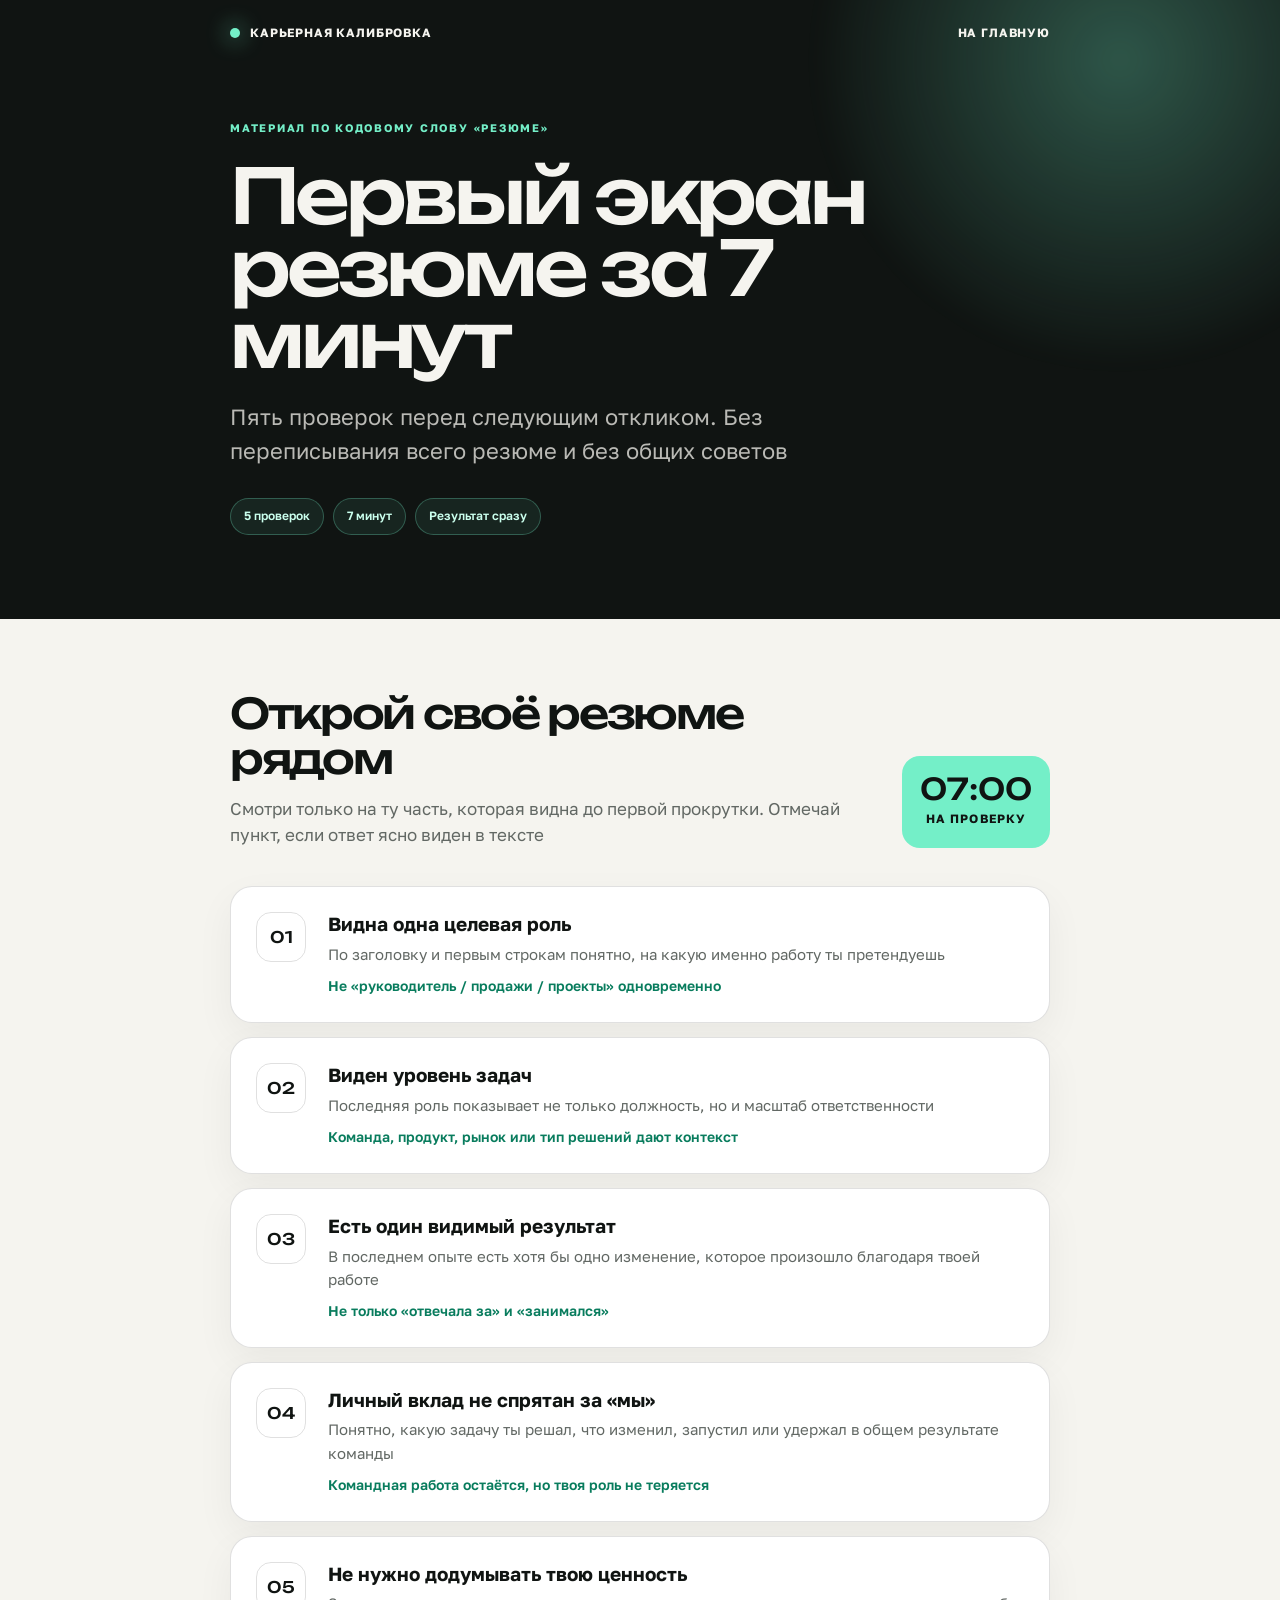
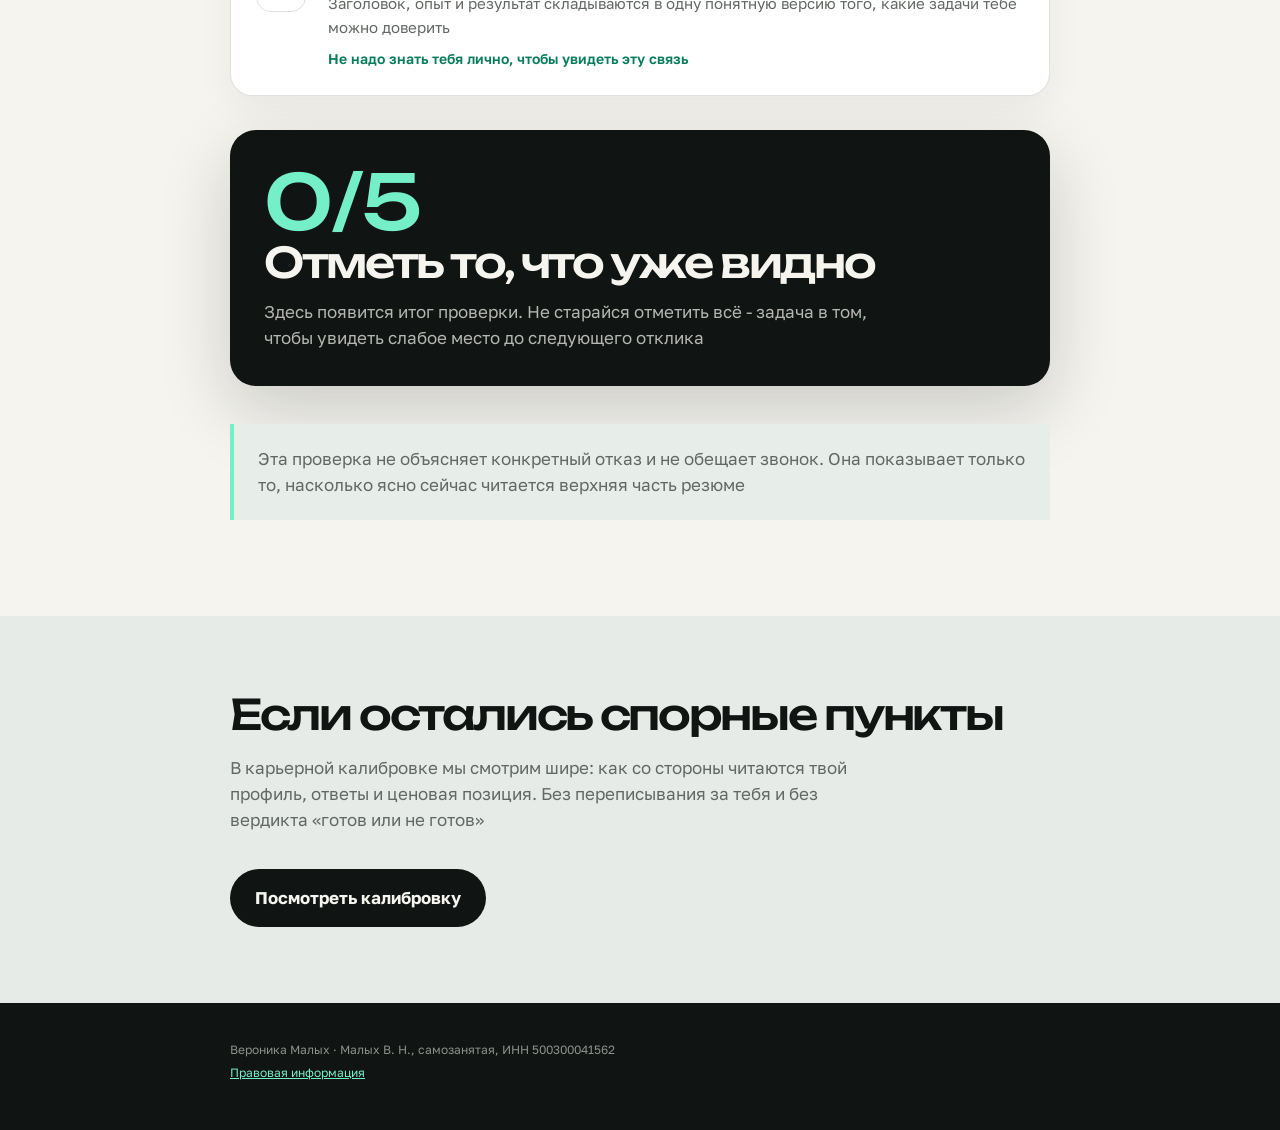
==== guide-rezyume/index.html @ 5f178745 "Лид-магнит РЕЗЮМЕ: страница /guide-rezyume/ Интерактивная проверка первого экрана резюме (5 пунктов," ====
<!doctype html>
<html lang="ru">
<head>
  <meta charset="utf-8">
  <meta name="viewport" content="width=device-width,initial-scale=1">
  <title>Первый экран резюме - проверка за 7 минут</title>
  <meta name="description" content="Пять проверок, которые покажут, понятны ли из первого экрана ваша роль, уровень и личный вклад">
  <link rel="canonical" href="https://kariernay-kalibrovka.ru/guide-rezyume/">
  <link rel="preconnect" href="https://fonts.googleapis.com">
  <link rel="preconnect" href="https://fonts.gstatic.com" crossorigin>
  <link href="https://fonts.googleapis.com/css2?family=Golos+Text:wght@400;500;600;700&amp;family=Unbounded:wght@400;500;600&amp;display=swap" rel="stylesheet">
  <style>
    :root{--ink:#101412;--paper:#f5f4ef;--card:#fff;--mint:#74efc8;--mint-dark:#087c5d;--muted:#626864;--line:rgba(16,20,18,.13)}
    *{box-sizing:border-box}html{scroll-behavior:smooth}body{margin:0;background:var(--paper);color:var(--ink);font:17px/1.55 "Golos Text",sans-serif}.wrap{width:min(820px,calc(100% - 40px));margin:auto}.display{font-family:"Unbounded",sans-serif;letter-spacing:-.055em}
    .hero{position:relative;overflow:hidden;background:var(--ink);color:var(--paper);padding:24px 0 84px}.hero:after{content:"";position:absolute;width:640px;height:640px;right:-160px;top:-260px;border-radius:50%;background:radial-gradient(circle,rgba(116,239,200,.3),transparent 68%);filter:blur(10px)}nav{position:relative;z-index:1;display:flex;justify-content:space-between;align-items:center;font-size:12px;font-weight:700;letter-spacing:.07em;text-transform:uppercase}nav a{color:inherit;text-decoration:none}.brand{display:flex;align-items:center;gap:10px}.dot{width:10px;height:10px;border-radius:50%;background:var(--mint);box-shadow:0 0 22px var(--mint)}.hero-copy{position:relative;z-index:1;padding-top:76px}.eyebrow{color:var(--mint);font-size:11px;font-weight:700;letter-spacing:.16em;text-transform:uppercase}.hero h1{max-width:780px;margin:24px 0;font-size:clamp(40px,7vw,76px);line-height:.95;font-weight:500}.lead{max-width:650px;color:rgba(245,244,239,.74);font-size:clamp(18px,2.4vw,22px)}.chips{display:flex;gap:9px;flex-wrap:wrap;margin-top:30px}.chip{padding:8px 13px;border:1px solid rgba(116,239,200,.28);border-radius:999px;background:rgba(116,239,200,.08);color:#caffed;font-size:12px;font-weight:600}
    main{padding:72px 0 96px}.start{display:grid;grid-template-columns:1fr auto;gap:30px;align-items:end;margin-bottom:38px}.start h2,.result h2,.next h2{margin:0 0 14px;font-size:clamp(27px,4vw,42px);line-height:1.08;font-weight:500}.start p{margin:0;color:var(--muted)}.timer{min-width:132px;padding:18px;border-radius:18px;background:var(--mint);text-align:center}.timer strong{display:block;font:500 30px/1 "Unbounded",sans-serif}.timer span{font-size:12px;font-weight:700;text-transform:uppercase;letter-spacing:.09em}
    .checks{display:grid;gap:14px}.check{position:relative;display:grid;grid-template-columns:54px 1fr;gap:18px;padding:25px;border:1px solid var(--line);border-radius:22px;background:var(--card);box-shadow:0 14px 38px rgba(16,20,18,.05);cursor:pointer;transition:.2s}.check:hover{transform:translateY(-2px);box-shadow:0 18px 44px rgba(16,20,18,.08)}.check.done{border-color:var(--mint-dark);background:#edfff8}.check input{position:absolute;opacity:0}.mark{display:grid;place-items:center;width:50px;height:50px;border:1px solid var(--line);border-radius:15px;font:500 16px "Unbounded",sans-serif}.done .mark{background:var(--mint);border-color:var(--mint)}.done .mark:after{content:"✓"}.done .mark span{display:none}.check strong{display:block;margin-bottom:7px;font-size:19px;line-height:1.25}.check p{margin:0;color:var(--muted);font-size:15px}.example{display:block;margin-top:9px;color:var(--mint-dark);font-size:14px;font-weight:600}
    .result{margin-top:34px;padding:34px;border-radius:26px;background:var(--ink);color:var(--paper);box-shadow:0 25px 70px rgba(16,20,18,.18)}.score{color:var(--mint);font:500 clamp(48px,8vw,76px)/1 "Unbounded",sans-serif}.result p{max-width:650px;margin:14px 0 0;color:rgba(245,244,239,.72)}
    .boundary{margin:38px 0 0;padding:22px 24px;border-left:4px solid var(--mint);background:#e7eee9;color:var(--muted)}.next{padding:76px 0;background:#e7ebe7}.next p{max-width:650px;color:var(--muted)}.btn{display:inline-flex;margin-top:18px;padding:16px 25px;border-radius:999px;background:var(--ink);color:var(--paper);font-weight:700;text-decoration:none}.btn:hover{background:#23302b}footer{padding:34px 0 44px;background:var(--ink);color:rgba(245,244,239,.55);font-size:12px}footer p{margin:4px 0}footer a{color:var(--mint)}
    @media(max-width:620px){.wrap{width:min(100% - 28px,820px)}.hero{padding-bottom:62px}.hero-copy{padding-top:56px}.start{grid-template-columns:1fr}.timer{justify-self:start}.check{grid-template-columns:44px 1fr;padding:20px;gap:14px}.mark{width:42px;height:42px}.result{padding:26px}.back{display:none}}
    @media(prefers-reduced-motion:reduce){*{scroll-behavior:auto!important;transition:none!important}}
  </style>
</head>
<body>
  <header class="hero">
    <div class="wrap">
      <nav><a class="brand" href="/"><span class="dot"></span>Карьерная калибровка</a><a class="back" href="/">На главную</a></nav>
      <div class="hero-copy">
        <div class="eyebrow">Материал по кодовому слову «РЕЗЮМЕ»</div>
        <h1 class="display">Первый экран резюме за 7 минут</h1>
        <p class="lead">Пять проверок перед следующим откликом. Без переписывания всего резюме и без общих советов</p>
        <div class="chips"><span class="chip">5 проверок</span><span class="chip">7 минут</span><span class="chip">Результат сразу</span></div>
      </div>
    </div>
  </header>

  <main><div class="wrap">
    <section class="start">
      <div><h2 class="display">Открой своё резюме рядом</h2><p>Смотри только на ту часть, которая видна до первой прокрутки. Отмечай пункт, если ответ ясно виден в тексте</p></div>
      <div class="timer"><strong>07:00</strong><span>на проверку</span></div>
    </section>

    <section class="checks" aria-label="Проверки резюме">
      <label class="check"><input type="checkbox"><span class="mark"><span>01</span></span><span><strong>Видна одна целевая роль</strong><p>По заголовку и первым строкам понятно, на какую именно работу ты претендуешь</p><span class="example">Не «руководитель / продажи / проекты» одновременно</span></span></label>
      <label class="check"><input type="checkbox"><span class="mark"><span>02</span></span><span><strong>Виден уровень задач</strong><p>Последняя роль показывает не только должность, но и масштаб ответственности</p><span class="example">Команда, продукт, рынок или тип решений дают контекст</span></span></label>
      <label class="check"><input type="checkbox"><span class="mark"><span>03</span></span><span><strong>Есть один видимый результат</strong><p>В последнем опыте есть хотя бы одно изменение, которое произошло благодаря твоей работе</p><span class="example">Не только «отвечала за» и «занимался»</span></span></label>
      <label class="check"><input type="checkbox"><span class="mark"><span>04</span></span><span><strong>Личный вклад не спрятан за «мы»</strong><p>Понятно, какую задачу ты решал, что изменил, запустил или удержал в общем результате команды</p><span class="example">Командная работа остаётся, но твоя роль не теряется</span></span></label>
      <label class="check"><input type="checkbox"><span class="mark"><span>05</span></span><span><strong>Не нужно додумывать твою ценность</strong><p>Заголовок, опыт и результат складываются в одну понятную версию того, какие задачи тебе можно доверить</p><span class="example">Не надо знать тебя лично, чтобы увидеть эту связь</span></span></label>
    </section>

    <section class="result" aria-live="polite"><div class="score"><span id="score">0</span>/5</div><h2 class="display" id="result-title">Отметь то, что уже видно</h2><p id="result-copy">Здесь появится итог проверки. Не старайся отметить всё - задача в том, чтобы увидеть слабое место до следующего отклика</p></section>
    <p class="boundary">Эта проверка не объясняет конкретный отказ и не обещает звонок. Она показывает только то, насколько ясно сейчас читается верхняя часть резюме</p>
  </div></main>

  <section class="next"><div class="wrap"><h2 class="display">Если остались спорные пункты</h2><p>В карьерной калибровке мы смотрим шире: как со стороны читаются твой профиль, ответы и ценовая позиция. Без переписывания за тебя и без вердикта «готов или не готов»</p><a class="btn" href="https://t.me/Kalibrov_ka_bot?start=site_resume_guide">Посмотреть калибровку</a></div></section>
  <footer><div class="wrap"><p>Вероника Малых · Малых В. Н., самозанятая, ИНН 500300041562</p><p><a href="/legal.html">Правовая информация</a></p></div></footer>
  <script>
    const checks=[...document.querySelectorAll('.check input')],score=document.getElementById('score'),title=document.getElementById('result-title'),copy=document.getElementById('result-copy');
    const results=[
      ['Сейчас первый экран приходится собирать за тебя','Начни с любого неотмеченного пункта, который можно доказать одной строкой. После этого проверь, не противоречат ли друг другу роль и видимый результат'],
      ['Рекрутеру остаётся многое додумать','Не переписывай всё сразу. Выбери два неотмеченных пункта, которые проще всего доказать одной строкой'],
      ['Каркас уже виден, но есть зоны неясности','Посмотри на два неотмеченных пункта. Именно там сильный опыт может читаться слабее, чем он есть'],
      ['Первый экран в целом читается ясно','Остался один спорный сигнал. Его стоит уточнить до следующего отклика, не трогая остальные четыре'],
      ['Первый экран читается цельно','Роль, уровень, масштаб и личный вклад не противоречат друг другу. Теперь проверь так же следующий отклик']
    ];
    function update(){let n=checks.filter(x=>x.checked).length;checks.forEach(x=>x.closest('.check').classList.toggle('done',x.checked));score.textContent=n;if(!n){title.textContent='Отметь то, что уже видно';copy.textContent='Здесь появится итог проверки. Не старайся отметить всё - задача в том, чтобы увидеть слабое место до следующего отклика';return}title.textContent=results[n-1][0];copy.textContent=results[n-1][1]}
    checks.forEach(x=>x.addEventListener('change',update));
  </script>
</body>
</html>
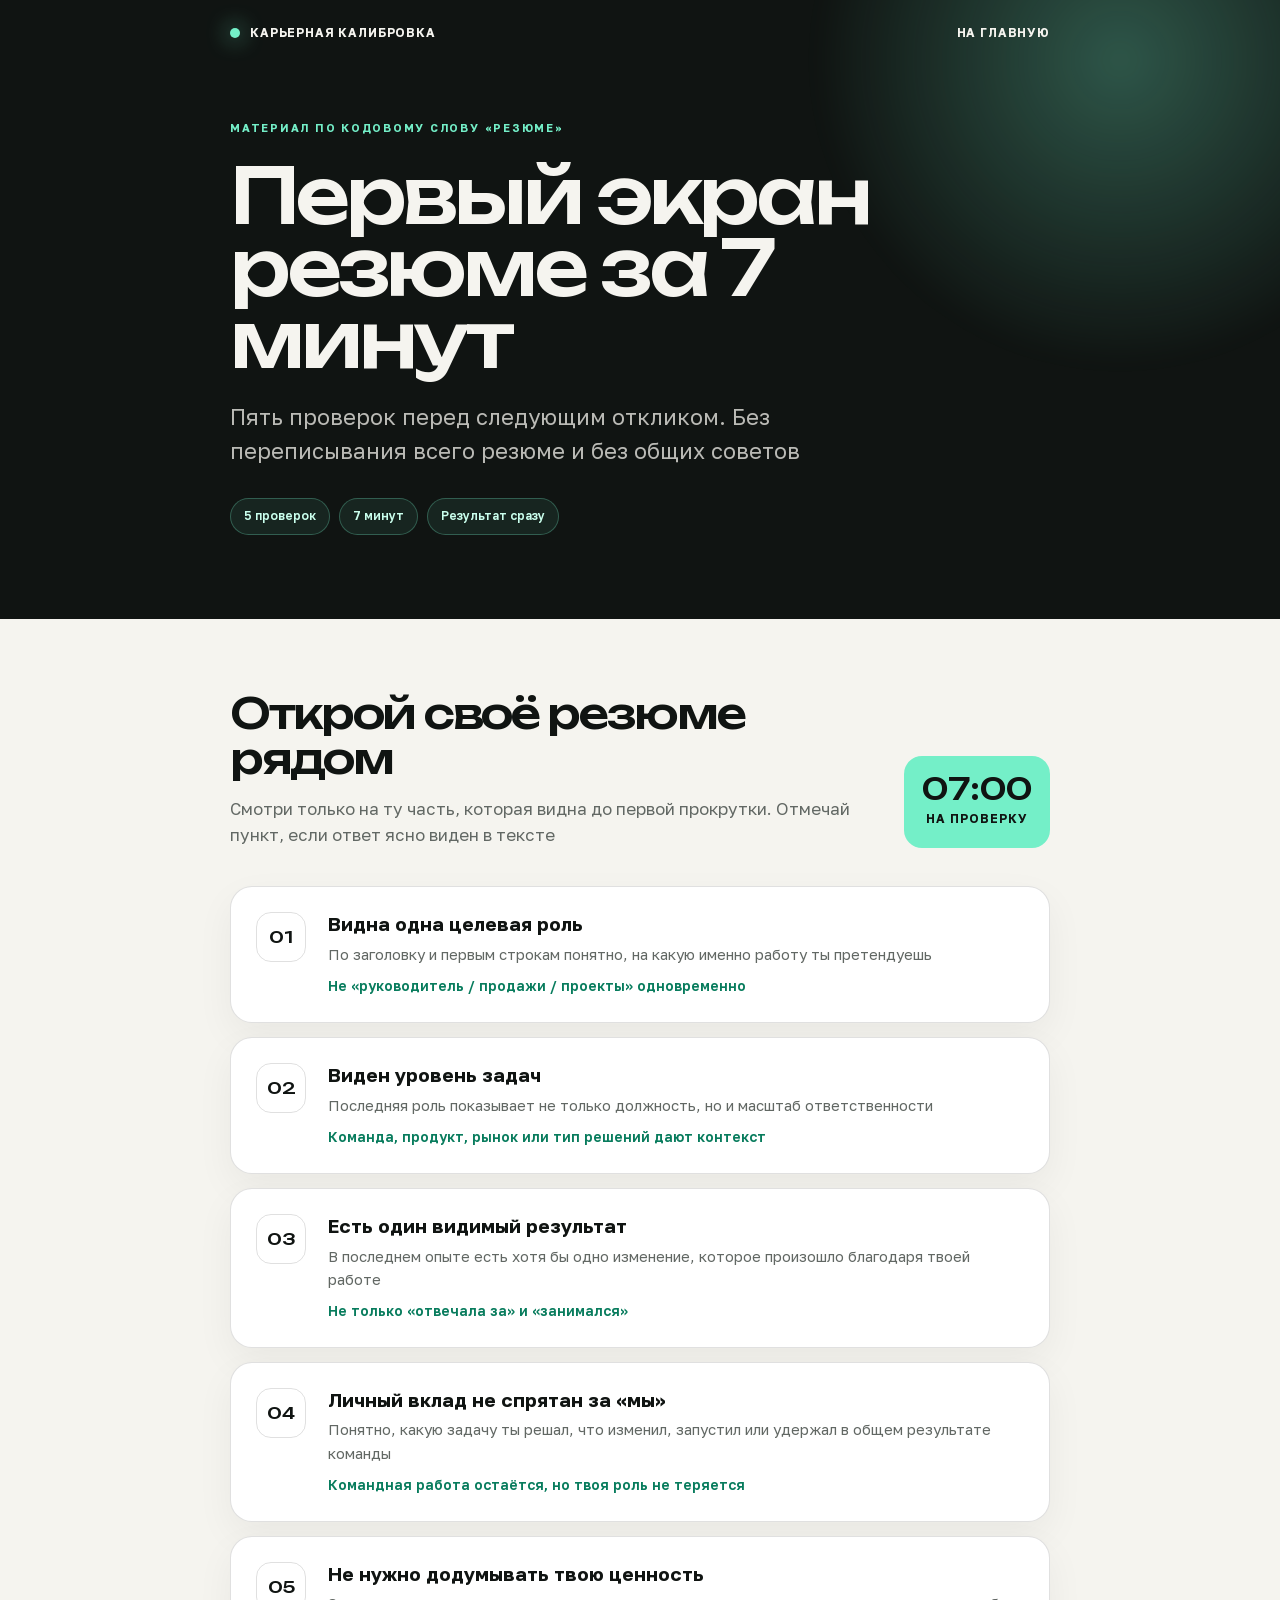
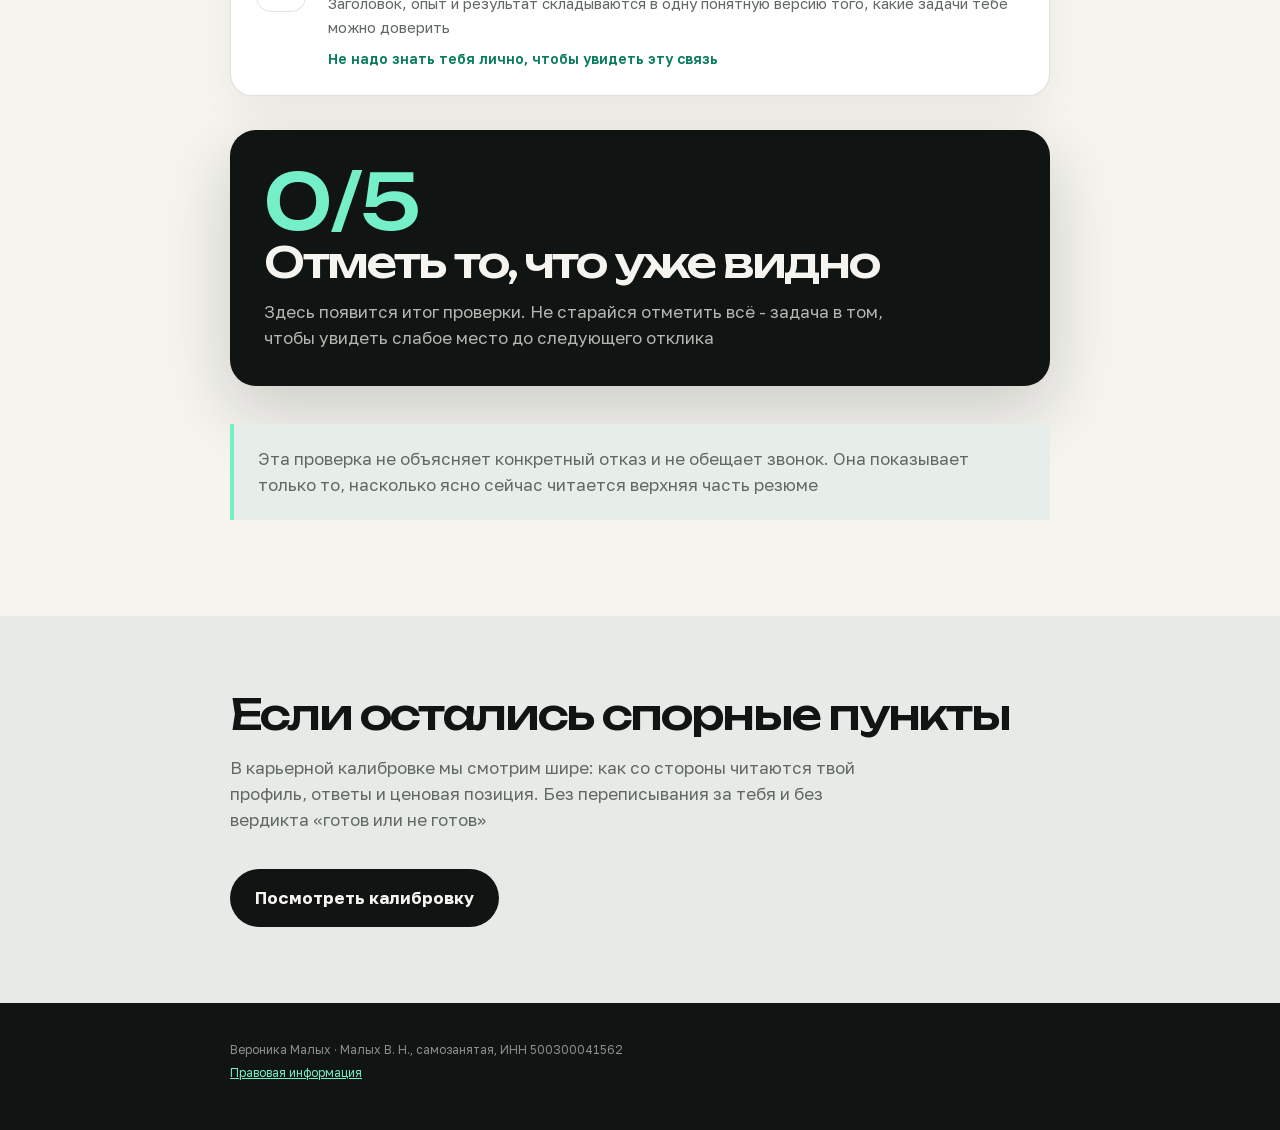
==== commit 93b80286: "Гайд по резюме: шрифты локально вместо Google Fonts Co-Authored-By: Claude Sonnet 5 <noreply@anthrop" ====
--- a/guide-rezyume/index.html
+++ b/guide-rezyume/index.html
@@ -6,9 +6,7 @@
   <title>Первый экран резюме - проверка за 7 минут</title>
   <meta name="description" content="Пять проверок, которые покажут, понятны ли из первого экрана ваша роль, уровень и личный вклад">
   <link rel="canonical" href="https://kariernay-kalibrovka.ru/guide-rezyume/">
-  <link rel="preconnect" href="https://fonts.googleapis.com">
-  <link rel="preconnect" href="https://fonts.gstatic.com" crossorigin>
-  <link href="https://fonts.googleapis.com/css2?family=Golos+Text:wght@400;500;600;700&amp;family=Unbounded:wght@400;500;600&amp;display=swap" rel="stylesheet">
+  <link href="/fonts.css" rel="stylesheet">
   <style>
     :root{--ink:#101412;--paper:#f5f4ef;--card:#fff;--mint:#74efc8;--mint-dark:#087c5d;--muted:#626864;--line:rgba(16,20,18,.13)}
     *{box-sizing:border-box}html{scroll-behavior:smooth}body{margin:0;background:var(--paper);color:var(--ink);font:17px/1.55 "Golos Text",sans-serif}.wrap{width:min(820px,calc(100% - 40px));margin:auto}.display{font-family:"Unbounded",sans-serif;letter-spacing:-.055em}
--- a/fonts.css
+++ b/fonts.css
@@ -0,0 +1,144 @@
+/* cyrillic */
+@font-face {
+  font-family: 'Golos Text';
+  font-style: normal;
+  font-weight: 400;
+  font-display: swap;
+  src: url(/fonts/GolosText-400-cyrillic.woff2) format('woff2');
+  unicode-range: U+0301, U+0400-045F, U+0490-0491, U+04B0-04B1, U+2116;
+}
+/* latin */
+@font-face {
+  font-family: 'Golos Text';
+  font-style: normal;
+  font-weight: 400;
+  font-display: swap;
+  src: url(/fonts/GolosText-400-latin.woff2) format('woff2');
+  unicode-range: U+0000-00FF, U+0131, U+0152-0153, U+02BB-02BC, U+02C6, U+02DA, U+02DC, U+0304, U+0308, U+0329, U+2000-206F, U+20AC, U+2122, U+2191, U+2193, U+2212, U+2215, U+FEFF, U+FFFD;
+}
+/* cyrillic */
+@font-face {
+  font-family: 'Golos Text';
+  font-style: normal;
+  font-weight: 500;
+  font-display: swap;
+  src: url(/fonts/GolosText-500-cyrillic.woff2) format('woff2');
+  unicode-range: U+0301, U+0400-045F, U+0490-0491, U+04B0-04B1, U+2116;
+}
+/* latin */
+@font-face {
+  font-family: 'Golos Text';
+  font-style: normal;
+  font-weight: 500;
+  font-display: swap;
+  src: url(/fonts/GolosText-500-latin.woff2) format('woff2');
+  unicode-range: U+0000-00FF, U+0131, U+0152-0153, U+02BB-02BC, U+02C6, U+02DA, U+02DC, U+0304, U+0308, U+0329, U+2000-206F, U+20AC, U+2122, U+2191, U+2193, U+2212, U+2215, U+FEFF, U+FFFD;
+}
+/* cyrillic */
+@font-face {
+  font-family: 'Golos Text';
+  font-style: normal;
+  font-weight: 600;
+  font-display: swap;
+  src: url(/fonts/GolosText-600-cyrillic.woff2) format('woff2');
+  unicode-range: U+0301, U+0400-045F, U+0490-0491, U+04B0-04B1, U+2116;
+}
+/* latin */
+@font-face {
+  font-family: 'Golos Text';
+  font-style: normal;
+  font-weight: 600;
+  font-display: swap;
+  src: url(/fonts/GolosText-600-latin.woff2) format('woff2');
+  unicode-range: U+0000-00FF, U+0131, U+0152-0153, U+02BB-02BC, U+02C6, U+02DA, U+02DC, U+0304, U+0308, U+0329, U+2000-206F, U+20AC, U+2122, U+2191, U+2193, U+2212, U+2215, U+FEFF, U+FFFD;
+}
+/* cyrillic */
+@font-face {
+  font-family: 'Golos Text';
+  font-style: normal;
+  font-weight: 700;
+  font-display: swap;
+  src: url(/fonts/GolosText-700-cyrillic.woff2) format('woff2');
+  unicode-range: U+0301, U+0400-045F, U+0490-0491, U+04B0-04B1, U+2116;
+}
+/* latin */
+@font-face {
+  font-family: 'Golos Text';
+  font-style: normal;
+  font-weight: 700;
+  font-display: swap;
+  src: url(/fonts/GolosText-700-latin.woff2) format('woff2');
+  unicode-range: U+0000-00FF, U+0131, U+0152-0153, U+02BB-02BC, U+02C6, U+02DA, U+02DC, U+0304, U+0308, U+0329, U+2000-206F, U+20AC, U+2122, U+2191, U+2193, U+2212, U+2215, U+FEFF, U+FFFD;
+}
+/* cyrillic */
+@font-face {
+  font-family: 'Unbounded';
+  font-style: normal;
+  font-weight: 300;
+  font-display: swap;
+  src: url(/fonts/Unbounded-300-cyrillic.woff2) format('woff2');
+  unicode-range: U+0301, U+0400-045F, U+0490-0491, U+04B0-04B1, U+2116;
+}
+/* latin */
+@font-face {
+  font-family: 'Unbounded';
+  font-style: normal;
+  font-weight: 300;
+  font-display: swap;
+  src: url(/fonts/Unbounded-300-latin.woff2) format('woff2');
+  unicode-range: U+0000-00FF, U+0131, U+0152-0153, U+02BB-02BC, U+02C6, U+02DA, U+02DC, U+0304, U+0308, U+0329, U+2000-206F, U+20AC, U+2122, U+2191, U+2193, U+2212, U+2215, U+FEFF, U+FFFD;
+}
+/* cyrillic */
+@font-face {
+  font-family: 'Unbounded';
+  font-style: normal;
+  font-weight: 400;
+  font-display: swap;
+  src: url(/fonts/Unbounded-400-cyrillic.woff2) format('woff2');
+  unicode-range: U+0301, U+0400-045F, U+0490-0491, U+04B0-04B1, U+2116;
+}
+/* latin */
+@font-face {
+  font-family: 'Unbounded';
+  font-style: normal;
+  font-weight: 400;
+  font-display: swap;
+  src: url(/fonts/Unbounded-400-latin.woff2) format('woff2');
+  unicode-range: U+0000-00FF, U+0131, U+0152-0153, U+02BB-02BC, U+02C6, U+02DA, U+02DC, U+0304, U+0308, U+0329, U+2000-206F, U+20AC, U+2122, U+2191, U+2193, U+2212, U+2215, U+FEFF, U+FFFD;
+}
+/* cyrillic */
+@font-face {
+  font-family: 'Unbounded';
+  font-style: normal;
+  font-weight: 500;
+  font-display: swap;
+  src: url(/fonts/Unbounded-500-cyrillic.woff2) format('woff2');
+  unicode-range: U+0301, U+0400-045F, U+0490-0491, U+04B0-04B1, U+2116;
+}
+/* latin */
+@font-face {
+  font-family: 'Unbounded';
+  font-style: normal;
+  font-weight: 500;
+  font-display: swap;
+  src: url(/fonts/Unbounded-500-latin.woff2) format('woff2');
+  unicode-range: U+0000-00FF, U+0131, U+0152-0153, U+02BB-02BC, U+02C6, U+02DA, U+02DC, U+0304, U+0308, U+0329, U+2000-206F, U+20AC, U+2122, U+2191, U+2193, U+2212, U+2215, U+FEFF, U+FFFD;
+}
+/* cyrillic */
+@font-face {
+  font-family: 'Unbounded';
+  font-style: normal;
+  font-weight: 600;
+  font-display: swap;
+  src: url(/fonts/Unbounded-600-cyrillic.woff2) format('woff2');
+  unicode-range: U+0301, U+0400-045F, U+0490-0491, U+04B0-04B1, U+2116;
+}
+/* latin */
+@font-face {
+  font-family: 'Unbounded';
+  font-style: normal;
+  font-weight: 600;
+  font-display: swap;
+  src: url(/fonts/Unbounded-600-latin.woff2) format('woff2');
+  unicode-range: U+0000-00FF, U+0131, U+0152-0153, U+02BB-02BC, U+02C6, U+02DA, U+02DC, U+0304, U+0308, U+0329, U+2000-206F, U+20AC, U+2122, U+2191, U+2193, U+2212, U+2215, U+FEFF, U+FFFD;
+}
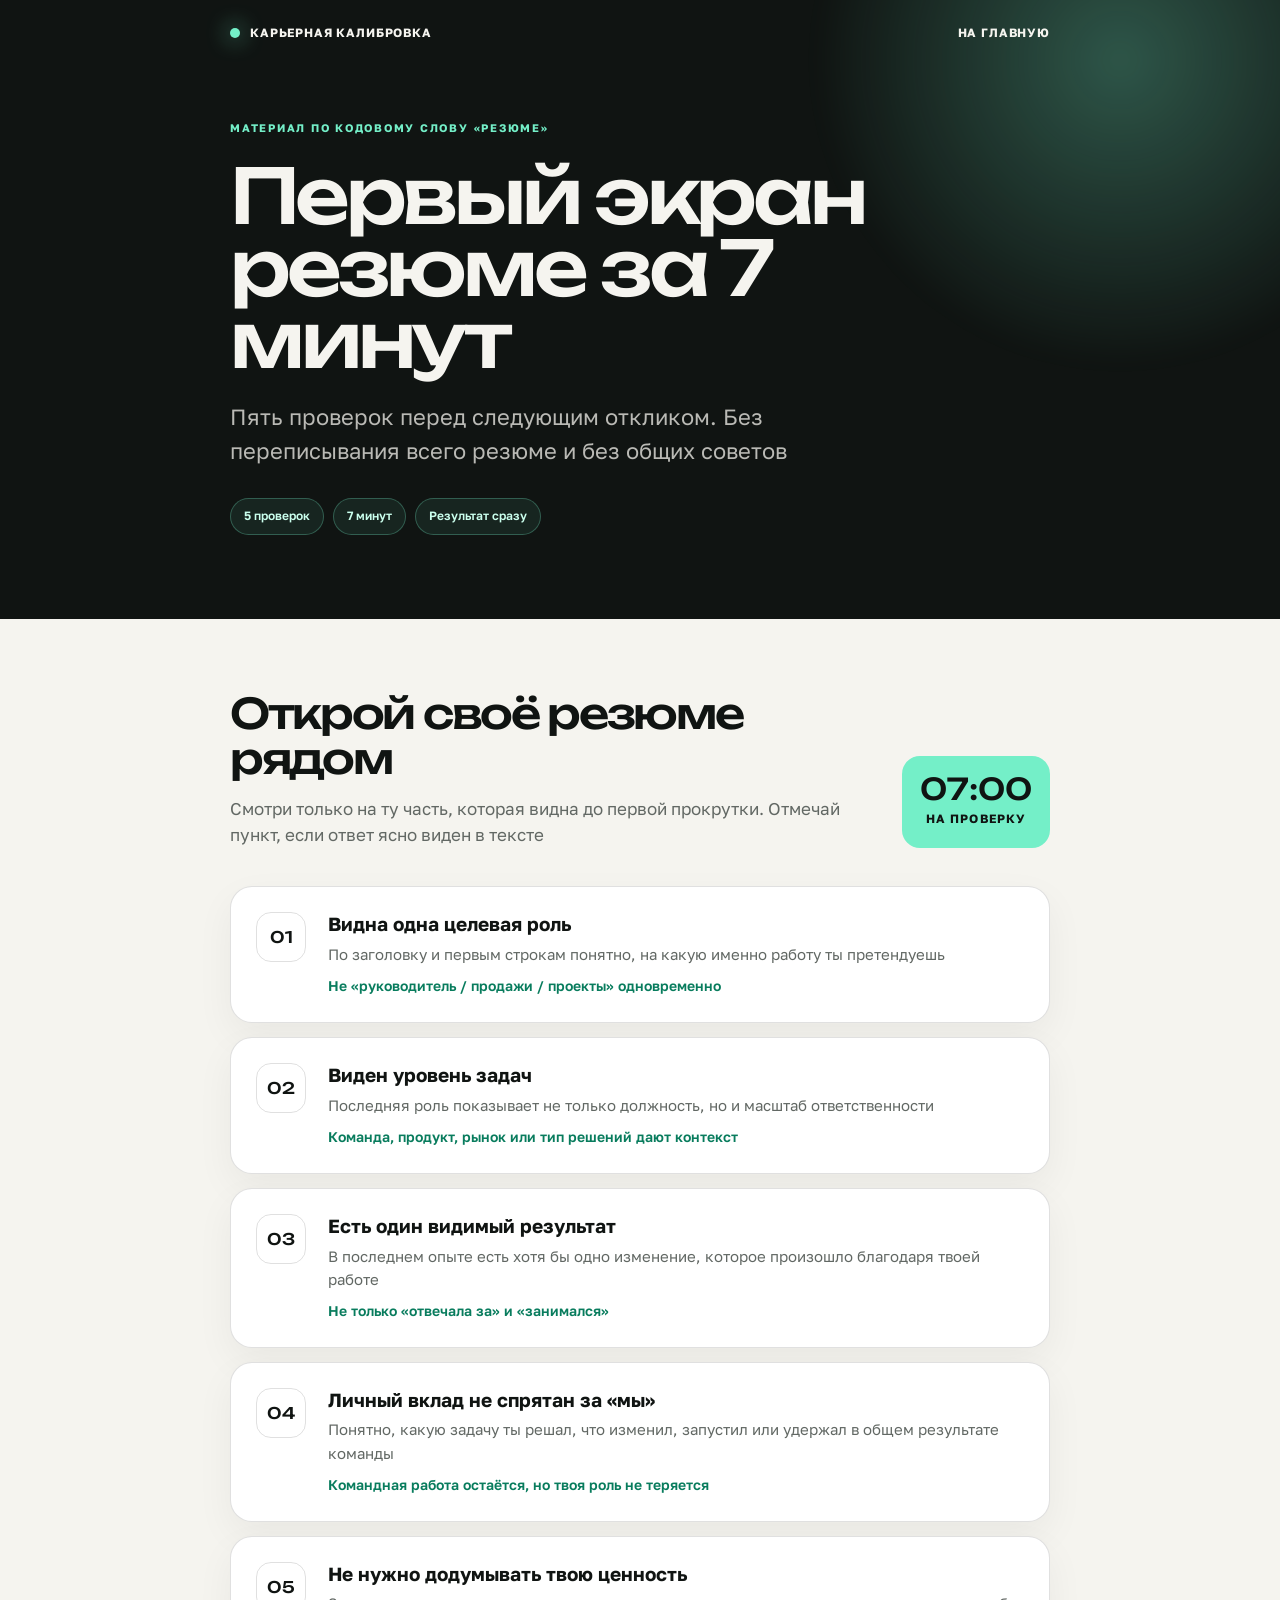
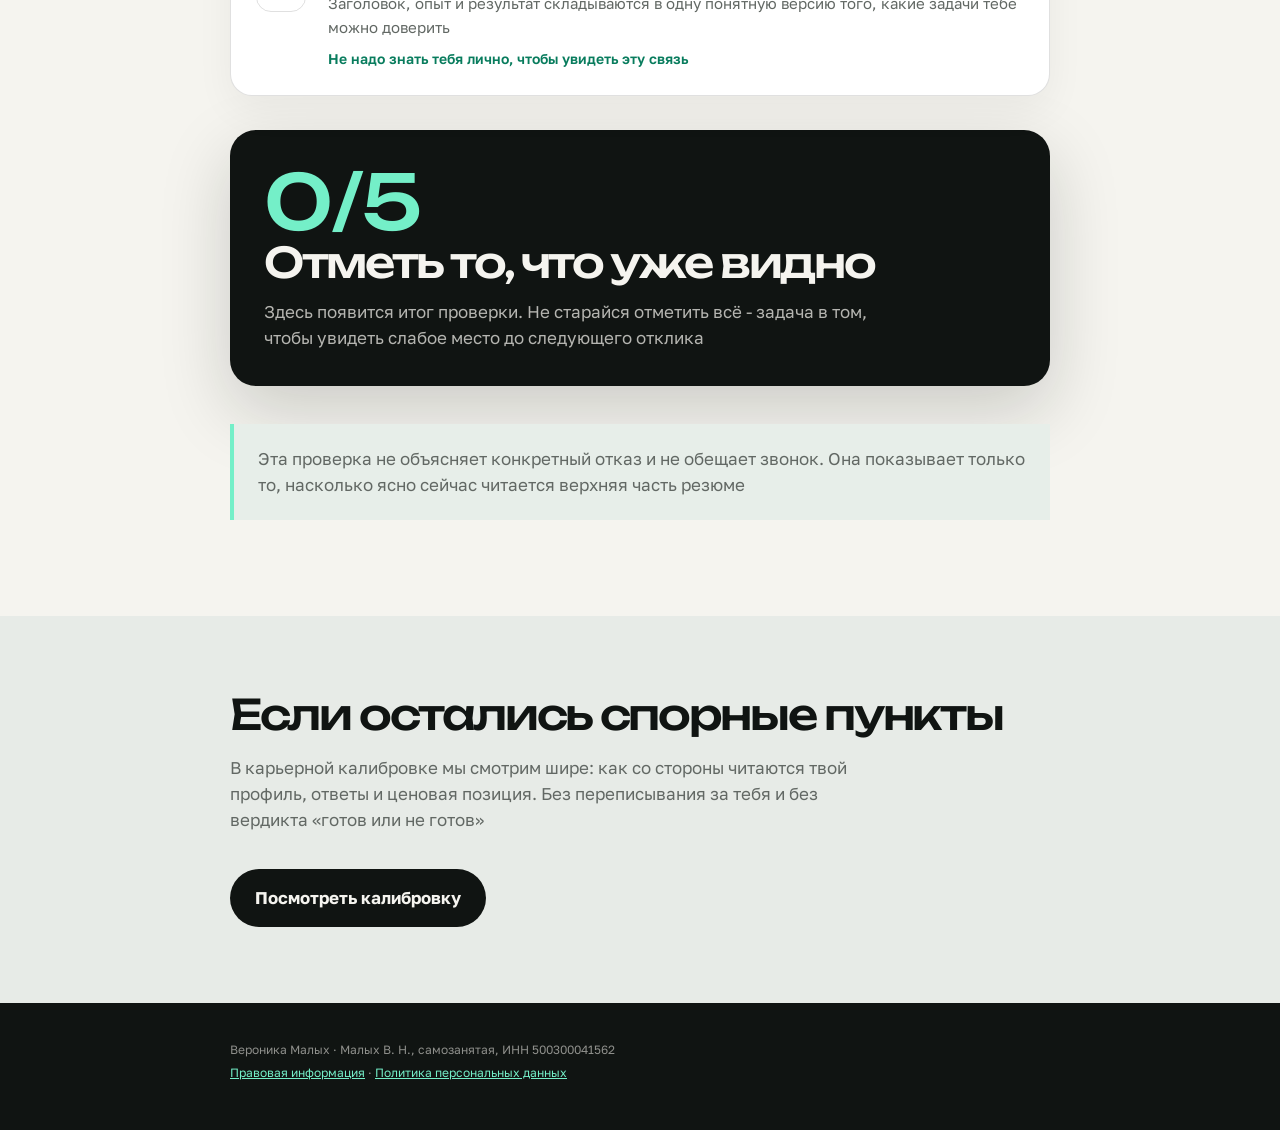
==== commit 4b122759: "Политика персональных данных: отдельная страница /policy, ссылка в подвале всех страниц Co-Authored-" ====
--- a/guide-rezyume/index.html
+++ b/guide-rezyume/index.html
@@ -6,7 +6,9 @@
   <title>Первый экран резюме - проверка за 7 минут</title>
   <meta name="description" content="Пять проверок, которые покажут, понятны ли из первого экрана ваша роль, уровень и личный вклад">
   <link rel="canonical" href="https://kariernay-kalibrovka.ru/guide-rezyume/">
-  <link href="/fonts.css" rel="stylesheet">
+  <link rel="preconnect" href="https://fonts.googleapis.com">
+  <link rel="preconnect" href="https://fonts.gstatic.com" crossorigin>
+  <link href="https://fonts.googleapis.com/css2?family=Golos+Text:wght@400;500;600;700&amp;family=Unbounded:wght@400;500;600&amp;display=swap" rel="stylesheet">
   <style>
     :root{--ink:#101412;--paper:#f5f4ef;--card:#fff;--mint:#74efc8;--mint-dark:#087c5d;--muted:#626864;--line:rgba(16,20,18,.13)}
     *{box-sizing:border-box}html{scroll-behavior:smooth}body{margin:0;background:var(--paper);color:var(--ink);font:17px/1.55 "Golos Text",sans-serif}.wrap{width:min(820px,calc(100% - 40px));margin:auto}.display{font-family:"Unbounded",sans-serif;letter-spacing:-.055em}
@@ -51,7 +53,7 @@
   </div></main>
 
   <section class="next"><div class="wrap"><h2 class="display">Если остались спорные пункты</h2><p>В карьерной калибровке мы смотрим шире: как со стороны читаются твой профиль, ответы и ценовая позиция. Без переписывания за тебя и без вердикта «готов или не готов»</p><a class="btn" href="https://t.me/Kalibrov_ka_bot?start=site_resume_guide">Посмотреть калибровку</a></div></section>
-  <footer><div class="wrap"><p>Вероника Малых · Малых В. Н., самозанятая, ИНН 500300041562</p><p><a href="/legal.html">Правовая информация</a></p></div></footer>
+  <footer><div class="wrap"><p>Вероника Малых · Малых В. Н., самозанятая, ИНН 500300041562</p><p><a href="/legal.html">Правовая информация</a> · <a href="/policy">Политика персональных данных</a></p></div></footer>
   <script>
     const checks=[...document.querySelectorAll('.check input')],score=document.getElementById('score'),title=document.getElementById('result-title'),copy=document.getElementById('result-copy');
     const results=[
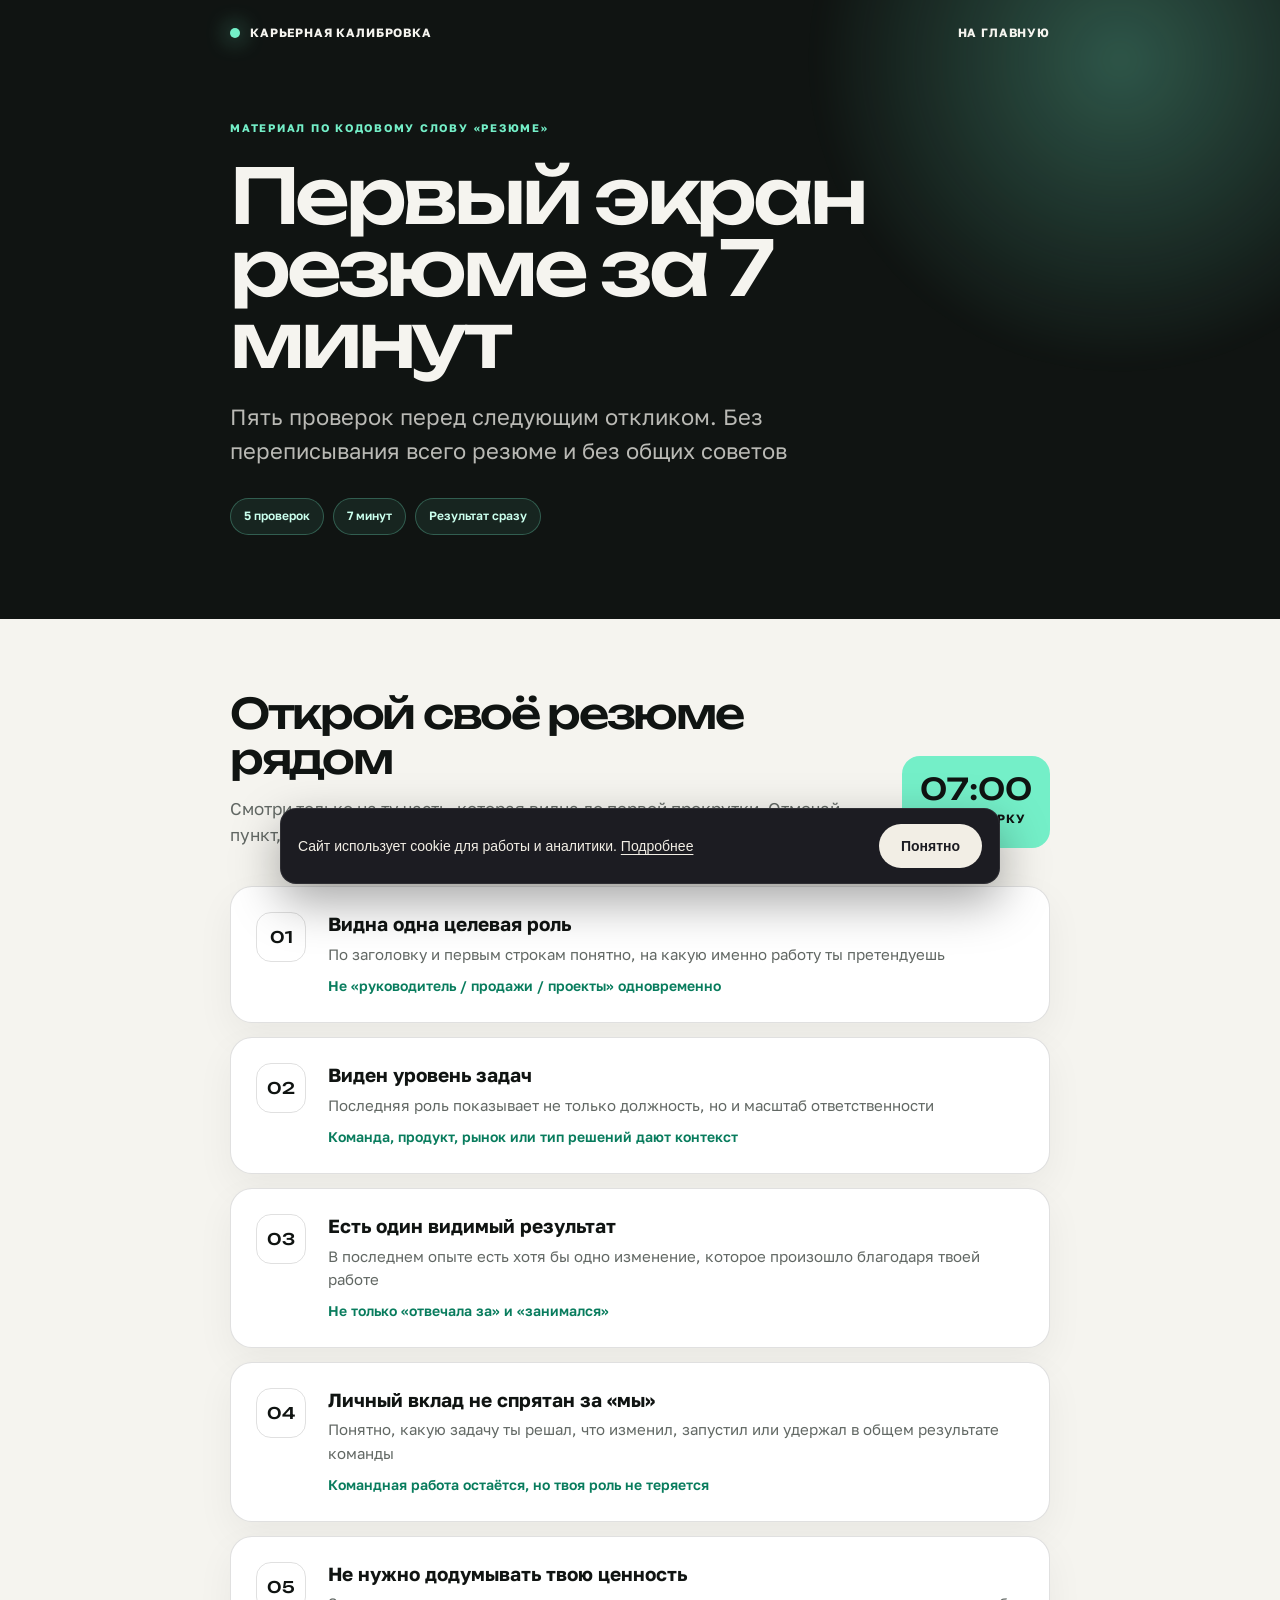
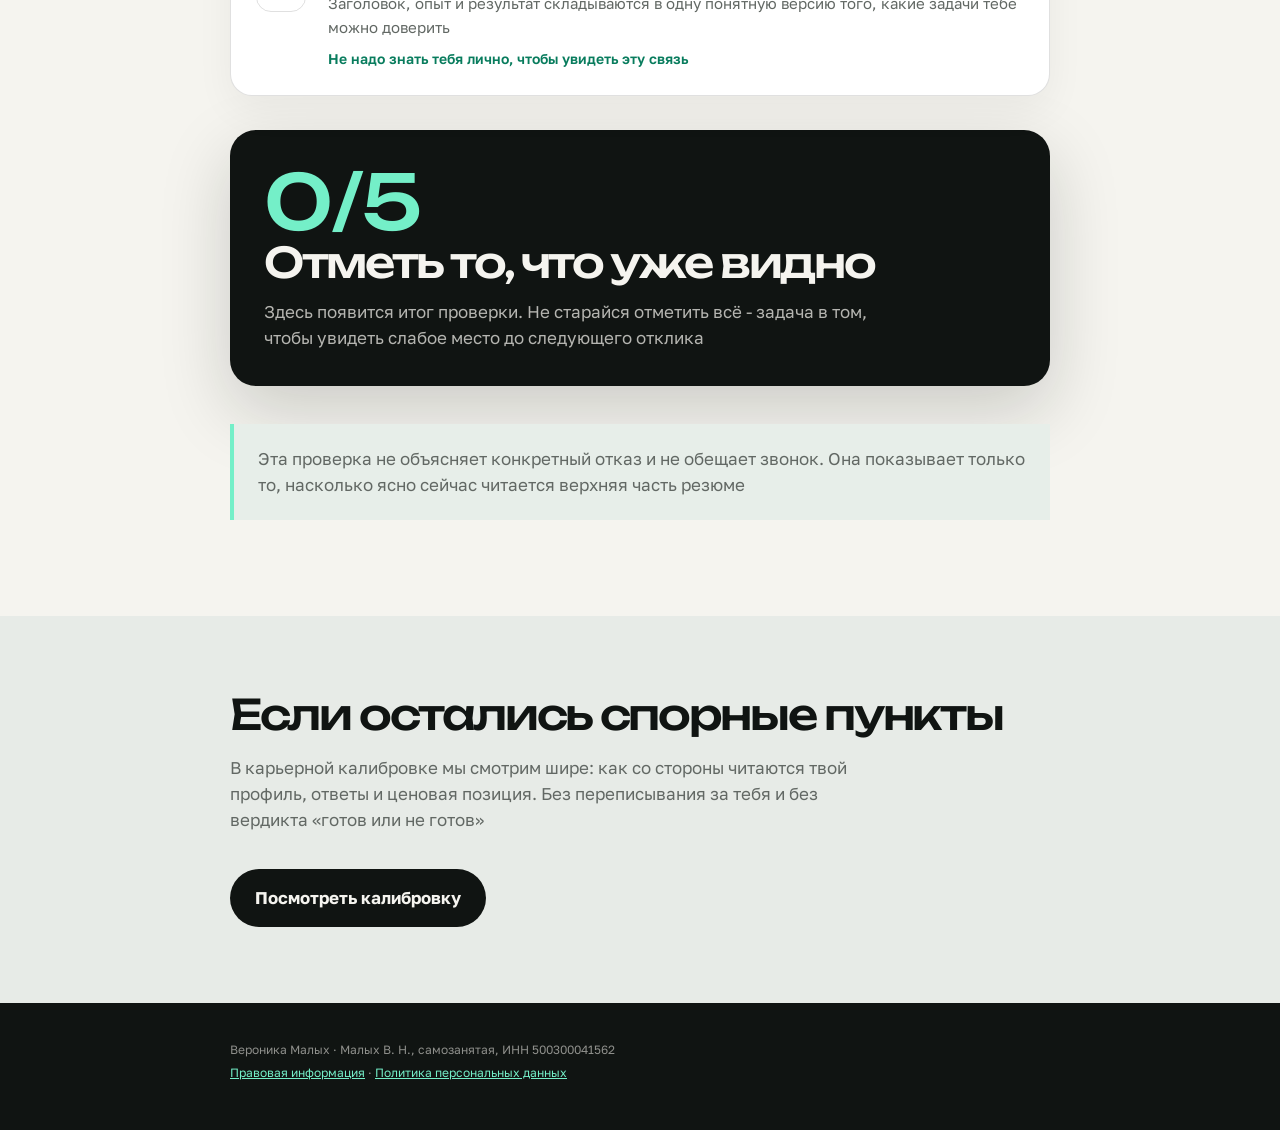
==== commit 30e665a7: "Куки-баннер на всех страницах: согласие один раз, счётчики аналитики только после «Понятно» Co-Autho" ====
--- a/guide-rezyume/index.html
+++ b/guide-rezyume/index.html
@@ -66,5 +66,6 @@
     function update(){let n=checks.filter(x=>x.checked).length;checks.forEach(x=>x.closest('.check').classList.toggle('done',x.checked));score.textContent=n;if(!n){title.textContent='Отметь то, что уже видно';copy.textContent='Здесь появится итог проверки. Не старайся отметить всё - задача в том, чтобы увидеть слабое место до следующего отклика';return}title.textContent=results[n-1][0];copy.textContent=results[n-1][1]}
     checks.forEach(x=>x.addEventListener('change',update));
   </script>
+<script src="/cookie-banner.js" defer></script>
 </body>
 </html>
